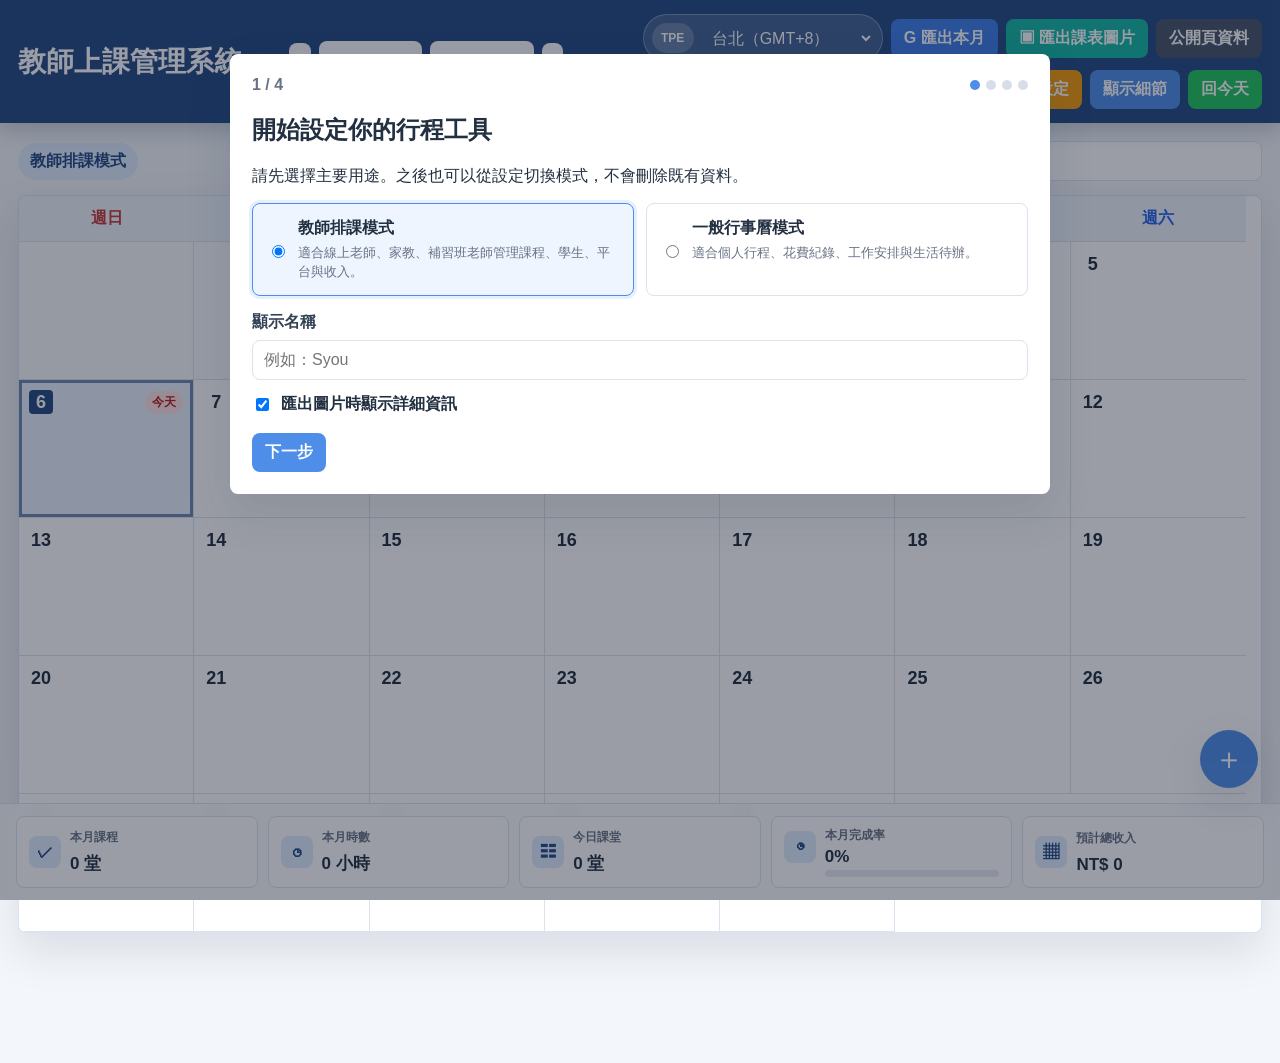
==== index.html @ 183040a2 "GMT" ====
<!DOCTYPE html>
<html lang="zh-TW">
<head>
    <meta charset="UTF-8">
    <meta name="viewport" content="width=device-width, initial-scale=1.0">
    <title>教師行程管理系統</title>
    <link rel="stylesheet" href="./style.css">
</head>
<body>
<header>
    <div class="header-container">
        <div class="brand" id="brandTitle">教師上課管理系統</div>

        <div class="selectors">
            <button id="prevMonthBtn" class="icon-btn" title="上個月">‹</button>
            <select id="yearSelect"></select>
            <select id="monthSelect"></select>
            <button id="nextMonthBtn" class="icon-btn" title="下個月">›</button>
        </div>

        <div class="header-actions">
            <div class="timezone-picker">
                <span id="timezoneFlag" class="timezone-flag">TPE</span>
                <select id="timezoneSelect"></select>
            </div>
            <button id="exportCalendarBtn" class="btn btn-export">G 匯出本月</button>
            <button id="exportImageBtn" class="btn btn-image">▣ 匯出課表圖片</button>
            <button id="exportPublicPageBtn" class="btn btn-public">公開頁資料</button>
            <button id="backupBtn" class="btn btn-backup">↓ 備份</button>
            <button id="importBackupBtn" class="btn btn-backup">↑ 匯入</button>
            <input type="file" id="importBackupInput" accept="application/json,.json" class="hidden">
            <button id="openSettingsBtn" class="btn btn-settings">⚙ 設定</button>
            <button id="showDayDetailBtn" class="btn btn-primary">顯示細節</button>
            <button id="backToToday" class="btn btn-today">回今天</button>
        </div>
    </div>
</header>

<main>
    <div class="toolbar">
        <div class="mode-pill" id="modePill">教師排課模式</div>
        <div class="search-box">
            <span>⌕</span>
            <input type="text" id="searchInput" placeholder="搜尋學生、平台或課程內容">
            <button id="clearSearchBtn" class="clear-search hidden">×</button>
        </div>
    </div>

    <div class="calendar-wrapper">
        <div class="weekdays">
            <div>週日</div><div>週一</div><div>週二</div><div>週三</div><div>週四</div><div>週五</div><div>週六</div>
        </div>
        <div id="calendarGrid" class="calendar-grid"></div>
    </div>
</main>

<footer id="statsFooter">
    <div class="footer-container">
        <div class="stat-card">
            <span class="stat-icon">✓</span>
            <span class="stat-label" id="monthCountLabel">本月課程</span>
            <strong><span id="monthCount">0</span> <span id="monthCountUnit">堂</span></strong>
        </div>
        <div class="stat-card">
            <span class="stat-icon">◷</span>
            <span class="stat-label" id="monthHoursLabel">本月時數</span>
            <strong><span id="monthHours">0</span> 小時</strong>
        </div>
        <div class="stat-card">
            <span class="stat-icon">☷</span>
            <span class="stat-label"><span id="selectedDateLabel">今日</span><span id="selectedDayLabel">待辦</span></span>
            <strong><span id="selectedDayCount">0</span> <span id="selectedDayUnit">堂</span></strong>
        </div>
        <div class="stat-card completion-stat">
            <span class="stat-icon">◔</span>
            <span class="stat-label">本月完成率</span>
            <strong id="monthCompletionRate">0%</strong>
            <div class="progress-bar"><div id="completionProgress" class="progress-fill"></div></div>
        </div>
        <div class="stat-card">
            <span class="stat-icon">▦</span>
            <span class="stat-label" id="moneyStatLabel">預計總收入</span>
            <strong><span id="currencyLabel">NT$</span> <span id="estimatedIncome">0</span></strong>
        </div>
    </div>
</footer>

<button id="mobileAddBtn" class="mobile-add-btn">＋</button>

<div id="toast" class="toast hidden">
    <button id="closeToastBtn" class="toast-close" type="button" title="關閉">×</button>
    <span id="toastText"></span>
    <button id="undoDeleteBtn" class="toast-action hidden">復原</button>
</div>

<div id="onboardingModal" class="modal onboarding-modal">
    <div class="modal-box onboarding-box">
        <div class="onboarding-progress">
            <span id="onboardingStepText">1 / 4</span>
            <div class="step-dots">
                <span class="step-dot active"></span><span class="step-dot"></span><span class="step-dot"></span><span class="step-dot"></span>
            </div>
        </div>

        <section class="onboarding-step active" data-step="1">
            <h2>開始設定你的行程工具</h2>
            <p>請先選擇主要用途。之後也可以從設定切換模式，不會刪除既有資料。</p>
            <div class="mode-choice">
                <label><input type="radio" name="setupAppMode" value="teacher" checked><span><strong>教師排課模式</strong><small>適合線上老師、家教、補習班老師管理課程、學生、平台與收入。</small></span></label>
                <label><input type="radio" name="setupAppMode" value="general"><span><strong>一般行事曆模式</strong><small>適合個人行程、花費紀錄、工作安排與生活待辦。</small></span></label>
            </div>
            <div class="form-item">
                <label>顯示名稱</label>
                <input type="text" id="setupTeacherName" placeholder="例如：Syou">
            </div>
            <label class="check-row">
                <input type="checkbox" id="setupShowTeacherName" checked>
                匯出圖片時顯示詳細資訊
            </label>
        </section>

        <section class="onboarding-step" data-step="2">
            <h2>設定時區</h2>
            <p>你可以使用預設時區，也可以自行新增國家／地點與 GMT 時差。</p>
            <div class="form-grid">
                <div class="form-item"><label>主要時區</label><select id="setupBaseTimezone"></select></div>
                <div class="form-item"><label>顯示時區</label><select id="setupDisplayTimezone"></select></div>
            </div>
            <div class="custom-timezone-box">
                <strong>新增自訂時區</strong>
                <div class="custom-timezone-grid">
                    <input type="text" id="setupCustomTimezoneName" placeholder="國家或地點，例如：韓國">
                    <select id="setupCustomTimezoneValue"></select>
                    <button id="setupAddTimezoneBtn" type="button" class="btn btn-primary">新增</button>
                </div>
            </div>
        </section>

        <section class="onboarding-step" data-step="3">
            <h2 id="setupListTitle">設定上課平台</h2>
            <p id="setupListHelp">前 10 個平台可以有不同顏色，第 11 個開始會統一灰色。</p>
            <div class="platform-input-row">
                <input type="text" id="setupPlatformInput" placeholder="輸入平台名稱">
                <button id="setupAddPlatformBtn" type="button" class="btn btn-primary">新增</button>
            </div>
            <div id="setupPlatformList" class="platform-list"></div>
        </section>

        <section class="onboarding-step" data-step="4">
            <h2>準備完成</h2>
            <p>確認後就可以開始使用。之後也能從右上角「設定」修改。</p>
            <div id="setupSummary" class="summary-card"></div>
        </section>

        <div class="onboarding-actions">
            <button id="setupPrevBtn" class="btn btn-cancel" type="button">上一步</button>
            <button id="setupNextBtn" class="btn btn-primary" type="button">下一步</button>
            <button id="setupFinishBtn" class="btn btn-today hidden" type="button">開始使用</button>
        </div>
    </div>
</div>

<div id="settingsModal" class="modal">
    <div class="modal-box settings-box slide-up">
        <button class="close" onclick="closeModal('settingsModal')">×</button>
        <h3>設定</h3>

        <div class="form-item">
            <label>使用模式</label>
            <select id="settingsAppMode">
                <option value="teacher">教師排課模式</option>
                <option value="general">一般行事曆模式</option>
            </select>
        </div>

        <div class="form-item"><label>顯示名稱</label><input type="text" id="settingsTeacherName"></div>
        <label class="check-row"><input type="checkbox" id="settingsShowTeacherName">匯出圖片時顯示詳細資訊</label>

        <div class="form-grid">
            <div class="form-item"><label>主要時區</label><select id="settingsBaseTimezone"></select></div>
            <div class="form-item"><label>顯示時區</label><select id="settingsDisplayTimezone"></select></div>
        </div>
        <small class="hint">主要時區是新增與儲存行程的基準。顯示時區和上方選單僅切換畫面顯示時間。</small><br/>

        <div class="custom-timezone-box">
            <strong>新增自訂時區</strong>
            <div class="custom-timezone-grid">
                <input type="text" id="settingsCustomTimezoneName" placeholder="國家或地點，例如：韓國">
                <select id="settingsCustomTimezoneValue"></select>
                <button id="settingsAddTimezoneBtn" type="button" class="btn btn-primary">新增</button>
            </div>
        </div>

        <div class="form-grid">
            <div class="form-item"><label>幣別</label><input type="text" id="settingsCurrency" placeholder="NT$"></div>
            <div class="form-item"><label>預設時間長度（分鐘）</label><input type="number" id="settingsDefaultDuration" min="1" max="240"></div>
        </div>

        <div class="form-item">
            <label id="settingsListLabel">上課平台與顏色</label>
            <div id="settingsPlatformList" class="platform-edit-list"></div>
            <div class="platform-input-row settings-add-row">
                <input type="text" id="settingsPlatformInput" placeholder="新增平台名稱">
                <button id="settingsAddPlatformBtn" type="button" class="btn btn-primary">新增</button>
            </div>
            <small class="hint">儲存時會檢查重複名稱。若改名，既有資料也會同步更新。</small>
        </div>

        <div class="form-btns settings-actions">
            <button id="settingsResetBtn" class="btn btn-del" type="button">初始化</button>
            <span class="settings-spacer"></span>
            <button id="saveSettingsBtn" class="btn btn-confirm" type="button">儲存設定</button>
            <button class="btn btn-cancel" type="button" onclick="closeModal('settingsModal')">取消</button>
        </div>
    </div>
</div>

<div id="resetConfirmModal" class="modal">
    <div class="modal-box mini bounce-in">
        <h3>確定要初始化嗎？</h3>
        <div class="delete-info-box">
            <p>初始化會清除目前所有資料與個人設定，並回到第一次使用設定畫面。</p>
            <p><strong>重製前會自動下載一份備份檔。</strong></p>
        </div>
        <div class="form-btns">
            <button id="confirmResetBtn" class="btn btn-del" type="button">確定初始化</button>
            <button class="btn btn-cancel" type="button" onclick="closeModal('resetConfirmModal')">取消</button>
        </div>
    </div>
</div>

<div id="detailModal" class="modal">
    <div class="modal-box fade-in">
        <button class="close" onclick="closeModal('detailModal')">×</button>
        <div class="modal-nav">
            <button class="nav-arrow" onclick="changeDate(-1)">‹</button>
            <h3 id="detailDateTitle">日期載入中...</h3>
            <button class="nav-arrow" onclick="changeDate(1)">›</button>
        </div>
        <div id="detailList" class="detail-scroll"></div>
    </div>
</div>

<div id="addModal" class="modal">
    <div class="modal-box slide-up">
        <button class="close" onclick="closeModal('addModal')">×</button>
        <div class="add-title" id="addModalDateTitle">新增排課</div>

        <form id="scheduleForm">
            <input type="hidden" id="editEventId">

            <div id="teacherFields">
                <div class="form-item">
                    <label>上課平台</label>
                    <div class="flex-input">
                        <select id="platformSelect"></select>
                        <input type="text" id="platformInput" class="hidden" placeholder="自訂平台">
                        <button type="button" class="tool-btn" onclick="toggleInput('platform')">自訂</button>
                    </div>
                </div>
                <div class="form-item"><label>費用</label><input type="number" id="courseFee" placeholder="請輸入金額（選填）"></div>
                <div class="form-item"><label>學生姓名（選填）</label><input type="text" id="studentName" placeholder="請輸入姓名"></div>
            </div>

            <div id="generalFields" class="hidden">
                <div class="form-item">
                    <label>分類（選填）</label>
                    <div class="flex-input">
                        <select id="categorySelect"></select>
                        <input type="text" id="categoryInput" class="hidden" placeholder="自訂分類">
                        <button type="button" class="tool-btn" onclick="toggleInput('category')">自訂</button>
                    </div>
                </div>
                <div class="form-grid">
                    <div class="form-item"><label>對象（選填）</label><input type="text" id="targetPerson" placeholder="例如：朋友、家人、客戶"></div>
                    <div class="form-item"><label>地點（選填）</label><input type="text" id="locationInput" placeholder="例如：台北車站、Zoom 連結"></div>
                </div>
                <div class="form-item">
                    <label>花費明細（選填）</label>
                    <div id="expenseList" class="expense-list"></div>
                    <button id="addExpenseBtn" class="btn btn-backup" type="button">＋ 新增花費項目</button>
                </div>
            </div>

            <div class="form-item">
                <label><span id="timeFieldLabel">時間範圍</span> <span id="modalTimezoneHint"></span></label>
                <div class="flex-input">
                    <div id="timeSelectGroup" class="flex-input time-group">
                        <select id="startTimeSelect"></select><span>～</span><select id="endTimeSelect"></select>
                    </div>
                    <div id="timeInputGroup" class="flex-input time-group hidden">
                        <input type="text" id="startTimeInput" placeholder="09:00"><span>～</span><input type="text" id="endTimeInput" placeholder="10:00">
                    </div>
                    <button type="button" class="tool-btn" onclick="toggleInput('time')">自訂</button>
                </div>
                <small id="generalTimeHint" class="hint hidden">一般模式可不填時間；若填寫時間，會檢查是否與既有行程衝突。</small>
            </div>

            <div class="form-item">
                <label>重複<span id="repeatText">排課</span></label>
                <select id="repeatSelect">
                    <option value="none">不重複</option>
                    <option value="custom">自訂重複日期</option>
                    <option value="dailyWeek">每天重複到本週日</option>
                    <option value="4">每週重複 4 次</option>
                    <option value="weekly8">每週重複 8 次</option>
                    <option value="month">每週重複到本月底</option>
                    <option value="nextMonth">每天重複到本月底（不含六日）</option>
                </select>
                <small id="customRepeatSummary" class="custom-repeat-summary hidden"></small>
                <small class="hint">編輯既有項目時不會套用重複設定。</small>
            </div>

            <div class="form-item">
                <label id="contentLabel">課程內容</label>
                <textarea id="courseContent" rows="3" placeholder="請輸入教材或進度..."></textarea>
            </div>
            <div id="generalNoteField" class="form-item hidden">
                <label>備註（選填）</label>
                <textarea id="noteInput" rows="3" placeholder="補充事項、注意事項或提醒..."></textarea>
            </div>

            <div class="form-btns">
                <button type="submit" class="btn btn-confirm">確認儲存</button>
                <button type="button" class="btn btn-cancel" onclick="closeModal('addModal')">取消</button>
            </div>
        </form>
    </div>
</div>

<div id="customRepeatModal" class="modal">
    <div class="modal-box fade-in">
        <button class="close" id="closeCustomRepeatBtn">×</button>
        <h3>選擇自訂重複日期</h3>
        <div class="custom-repeat-toolbar">
            <button type="button" class="icon-btn" id="customRepeatPrevMonthBtn">‹</button>
            <strong id="customRepeatMonthLabel"></strong>
            <button type="button" class="icon-btn" id="customRepeatNextMonthBtn">›</button>
        </div>
        <div class="custom-repeat-weekdays">
            <span>日</span><span>一</span><span>二</span><span>三</span><span>四</span><span>五</span><span>六</span>
        </div>
        <div class="custom-repeat-grid" id="customRepeatCalendar"></div>
        <div class="form-btns">
            <button type="button" class="btn btn-confirm" id="confirmCustomRepeatBtn">確定</button>
            <button type="button" class="btn btn-cancel" id="cancelCustomRepeatBtn">取消</button>
        </div>
    </div>
</div>

<div id="deleteModal" class="modal">
    <div class="modal-box mini bounce-in">
        <h4>確定要刪除這筆資料嗎？</h4>
        <div id="deleteTargetInfo" class="delete-info-box"></div>
        <div class="form-btns">
            <button id="confirmDelBtn" class="btn btn-del">刪除</button>
            <button onclick="closeModal('deleteModal')" class="btn btn-cancel">保留</button>
        </div>
    </div>
</div>

<div id="imagePreviewModal" class="modal">
    <div class="modal-box image-preview-box fade-in">
        <button class="close" onclick="closeModal('imagePreviewModal')">×</button>
        <h3 id="imagePreviewTitle">課表圖片預覽</h3>
        <div class="preview-scroll"><img id="schedulePreviewImage" alt="行程圖片預覽"></div>
        <div class="form-btns">
            <button id="downloadPreviewImageBtn" class="btn btn-image">↓ 下載圖片</button>
            <button type="button" class="btn btn-cancel" onclick="closeModal('imagePreviewModal')">取消</button>
        </div>
    </div>
</div>

<script src="./script.js"></script>
</body>
</html>
---- style.css ----
:root {
    --bg: #f3f6fa;
    --panel: #ffffff;
    --ink: #223041;
    --muted: #697386;
    --line: #dbe3ef;
    --primary: #4f8ee8;
    --primary-dark: #2f6fd0;
    --teacher-header: #254b84;
    --general-header: #0f766e;
    --green: #18b96f;
    --red: #ef5350;
    --amber: #f59e0b;
    --purple: #7657e9;
    --shadow: 0 18px 45px rgba(31, 48, 77, .12);
    --radius: 8px;
}

* { box-sizing: border-box; }

body {
    margin: 0;
    min-height: 100vh;
    color: var(--ink);
    background: var(--bg);
    font-family: "Microsoft JhengHei", "Noto Sans TC", Arial, sans-serif;
}

button, input, select, textarea { font: inherit; }
button { cursor: pointer; }
.hidden { display: none !important; }

header {
    position: sticky;
    top: 0;
    z-index: 20;
    color: #ffffff;
    background: var(--teacher-header);
    box-shadow: 0 6px 20px rgba(21, 42, 74, .22);
}

body.mode-general header { background: var(--general-header); }

.header-container {
    max-width: 1440px;
    margin: 0 auto;
    padding: 14px 18px;
    display: flex;
    align-items: center;
    gap: 14px;
    flex-wrap: wrap;
}

.brand {
    flex: 1 1 240px;
    min-width: 190px;
    font-weight: 900;
    font-size: clamp(20px, 2.2vw, 30px);
    line-height: 1.2;
    word-break: break-word;
}

.selectors, .header-actions, .timezone-picker, .toolbar, .flex-input, .form-btns {
    display: flex;
    align-items: center;
    gap: 8px;
}

.selectors { flex: 0 0 auto; }

.header-actions {
    flex: 2 1 650px;
    justify-content: flex-end;
    flex-wrap: wrap;
}

select, input, textarea {
    width: 100%;
    border: 1px solid var(--line);
    border-radius: var(--radius);
    background: #ffffff;
    color: var(--ink);
    padding: 10px 11px;
    outline: none;
}

textarea {
    resize: vertical;
    min-height: 82px;
}

select:focus, input:focus, textarea:focus {
    border-color: var(--primary);
    box-shadow: 0 0 0 3px rgba(79, 142, 232, .16);
}

header select {
    min-height: 38px;
    border-color: rgba(255, 255, 255, .32);
    color: #0f172a;
    background: #ffffff;
}

.icon-btn, .btn, .tool-btn, .nav-arrow, .event-action, .close, .clear-search {
    border: 0;
    border-radius: var(--radius);
    transition: .18s ease;
}

.icon-btn {
    width: 38px;
    height: 38px;
    font-size: 28px;
    color: var(--teacher-header);
    background: #ffffff;
}

body.mode-general .icon-btn { color: var(--general-header); }

.btn {
    min-height: 38px;
    padding: 9px 13px;
    color: #ffffff;
    font-weight: 800;
    white-space: nowrap;
}

.btn-primary, .btn-confirm { background: var(--primary); }
.btn-primary:hover, .btn-confirm:hover { background: var(--primary-dark); }
.btn-export { background: #3f7ee8; }
.btn-image { background: #14b8a6; }
.btn-public { background: #475569; }
.btn-backup { background: var(--purple); }
.btn-settings { background: #f59e0b; color: #ffffff; }
.btn-today { background: #22c55e; }
.btn-cancel { background: #edf2f8; color: #334155; }
.btn-del { background: var(--red); }

.timezone-picker {
    padding: 4px 8px;
    border: 1px solid rgba(255, 255, 255, .28);
    border-radius: 999px;
    background: rgba(255, 255, 255, .14);
}

.timezone-picker select {
    width: 172px;
    border: 0;
    color: #ffffff;
    background: transparent;
    padding: 6px 24px 6px 6px;
    box-shadow: none;
}

.timezone-picker select option { color: #111827; }

.timezone-flag {
    display: inline-flex;
    min-width: 42px;
    height: 30px;
    align-items: center;
    justify-content: center;
    border-radius: 999px;
    background: rgba(255, 255, 255, .2);
    color: #ffffff;
    font-weight: 900;
    font-size: 12px;
}

main {
    max-width: 1440px;
    margin: 0 auto;
    padding: 18px;
    padding-bottom: 130px;
}

.toolbar {
    justify-content: space-between;
    flex-wrap: wrap;
    margin-bottom: 14px;
}

.mode-pill {
    padding: 8px 12px;
    border-radius: 999px;
    background: #e0ecff;
    color: var(--teacher-header);
    font-weight: 900;
}

body.mode-general .mode-pill {
    background: #ccfbf1;
    color: #115e59;
}

.search-box {
    flex: 1 1 320px;
    max-width: 520px;
    display: flex;
    align-items: center;
    gap: 8px;
    padding: 0 12px;
    border: 1px solid var(--line);
    border-radius: var(--radius);
    background: #ffffff;
}

.search-box input {
    border: 0;
    box-shadow: none;
    padding-left: 0;
}

.clear-search {
    width: 28px;
    height: 28px;
    background: #edf2f8;
    color: #475569;
    font-size: 18px;
}

.calendar-wrapper {
    overflow: auto;
    border: 1px solid var(--line);
    border-radius: var(--radius);
    background: #ffffff;
    box-shadow: var(--shadow);
    scrollbar-gutter: stable;
}

.weekdays, .calendar-grid {
    display: grid;
    grid-template-columns: repeat(7, minmax(0, 1fr));
}

.weekdays {
    background: #eef4fb;
    border-bottom: 1px solid var(--line);
}

.weekdays div {
    padding: 12px 6px;
    text-align: center;
    font-weight: 900;
}

.weekdays div:first-child { color: #c63737; }
.weekdays div:last-child { color: #2563eb; }

.day-cell {
    min-height: 138px;
    padding: 10px;
    border-right: 1px solid var(--line);
    border-bottom: 1px solid var(--line);
    background: #ffffff;
    position: relative;
}

.day-cell:nth-child(7n) { border-right: 0; }
.day-cell.empty { background: #f8fafc; }
.day-cell.is-today { background: #f7fbff; }
.day-cell.completed-day { background: #f7fff9; }
.day-cell.selected,
.day-cell.selected.is-today,
.day-cell.selected.completed-day {
    background: #e8f1ff;
    box-shadow: inset 0 0 0 3px rgba(37, 75, 132, .62);
    z-index: 1;
}

body.mode-general .day-cell.selected,
body.mode-general .day-cell.selected.is-today,
body.mode-general .day-cell.selected.completed-day {
    background: #dff4ed;
    box-shadow: inset 0 0 0 3px rgba(15, 118, 110, .62);
}

.day-num-row {
    display: flex;
    align-items: center;
    justify-content: space-between;
    margin-bottom: 7px;
}

.day-num {
    display: inline-flex;
    align-items: center;
    justify-content: center;
    min-width: 24px;
    height: 24px;
    border-radius: 4px;
    font-weight: 900;
    font-size: 18px;
}

.day-cell.selected .day-num {
    background: var(--teacher-header);
    color: #ffffff;
    padding: 0 5px;
}

body.mode-general .day-cell.selected .day-num {
    background: var(--general-header);
}

.today-badge {
    padding: 3px 7px;
    border-radius: 999px;
    background: #fee2e2;
    color: #b91c1c;
    font-size: 12px;
    font-weight: 900;
}

.event-list-mini {
    display: grid;
    gap: 6px;
}

.event-tag-item {
    min-height: 30px;
    display: flex;
    align-items: flex-start;
    justify-content: space-between;
    gap: 6px;
    padding: 6px 6px 6px 8px;
    border-radius: 7px;
    font-size: 12px;
    font-weight: 900;
    line-height: 1.25;
    text-shadow: 0 1px 1px rgba(0, 0, 0, .18);
}

.event-tag-item span {
    min-width: 0;
    flex: 1 1 auto;
    overflow-wrap: anywhere;
    word-break: break-word;
    white-space: normal;
}

.event-tag-actions {
    display: flex;
    gap: 3px;
    flex: 0 0 auto;
    align-self: flex-start;
}

.event-action {
    width: 22px;
    height: 22px;
    color: inherit;
    background: rgba(255, 255, 255, .24);
}

.completed-event {
    opacity: .62;
    text-decoration: line-through;
}

.no-match-text {
    color: #94a3b8;
    font-size: 12px;
    padding-top: 5px;
}

footer {
    position: fixed;
    left: 0;
    right: 0;
    bottom: 0;
    z-index: 15;
    padding: 12px 16px;
    background: rgba(248, 250, 252, .94);
    border-top: 1px solid var(--line);
    backdrop-filter: blur(10px);
    transition: transform .22s ease;
}

footer.collapsed {
    transform: translateY(calc(100% - 1px));
}

.footer-container {
    max-width: 1440px;
    margin: 0 auto;
    display: grid;
    grid-template-columns: repeat(5, minmax(150px, 1fr));
    gap: 10px;
}

.stat-card {
    min-width: 0;
    display: grid;
    grid-template-columns: auto 1fr;
    align-items: center;
    column-gap: 9px;
    row-gap: 3px;
    padding: 10px 12px;
    border: 1px solid var(--line);
    border-radius: var(--radius);
    background: #ffffff;
}

.stat-icon {
    grid-row: span 2;
    width: 32px;
    height: 32px;
    display: inline-flex;
    align-items: center;
    justify-content: center;
    border-radius: 8px;
    background: #e0ecff;
    color: var(--teacher-header);
    font-weight: 900;
}

body.mode-general .stat-icon {
    background: #ccfbf1;
    color: #115e59;
}

.stat-label {
    color: var(--muted);
    font-size: 12px;
    font-weight: 800;
}

.stat-card strong {
    min-width: 0;
    overflow: hidden;
    text-overflow: ellipsis;
    white-space: nowrap;
    font-size: 17px;
}

.progress-bar {
    grid-column: 2;
    height: 7px;
    border-radius: 999px;
    background: #e5eaf2;
    overflow: hidden;
}

.progress-fill {
    height: 100%;
    width: 0;
    border-radius: inherit;
    background: linear-gradient(90deg, #22c55e, #4f8ee8);
}

body.mode-general .progress-fill {
    background: linear-gradient(90deg, #14b8a6, #0f766e);
}

.mobile-add-btn {
    position: fixed;
    right: 22px;
    bottom: 112px;
    z-index: 18;
    width: 58px;
    height: 58px;
    border: 0;
    border-radius: 50%;
    background: var(--primary);
    color: #ffffff;
    box-shadow: var(--shadow);
    font-size: 30px;
}

body.mode-general .mobile-add-btn { background: var(--general-header); }

body.footer-collapsed main {
    padding-bottom: 72px;
}

body.footer-collapsed .mobile-add-btn {
    bottom: 30px;
}

.modal {
    display: none;
    position: fixed;
    inset: 0;
    z-index: 50;
    padding: 18px;
    overflow: auto;
    background: rgba(15, 23, 42, .42);
}

.modal-box {
    width: min(680px, 100%);
    margin: 36px auto;
    padding: 22px;
    border-radius: var(--radius);
    background: #ffffff;
    box-shadow: var(--shadow);
    position: relative;
}

.settings-box, .onboarding-box { width: min(820px, 100%); }
.mini { width: min(440px, 100%); }
.image-preview-box { width: min(1100px, 100%); }

.close {
    position: absolute;
    top: 12px;
    right: 12px;
    width: 34px;
    height: 34px;
    background: #edf2f8;
    color: #334155;
    font-size: 22px;
}

.form-item { margin: 14px 0; }

.form-item label {
    display: block;
    margin-bottom: 7px;
    color: #334155;
    font-weight: 900;
}

#modalTimezoneHint {
    margin-left: 6px;
    color: #dc2626;
    font-weight: 900;
}

.form-grid {
    display: grid;
    grid-template-columns: repeat(2, minmax(0, 1fr));
    gap: 12px;
}

.tool-btn {
    flex: 0 0 auto;
    min-height: 39px;
    padding: 8px 10px;
    background: #edf2f8;
    color: #334155;
    font-weight: 900;
}

.time-group { flex: 1 1 auto; }

.hint {
    display: block;
    color: var(--muted);
    margin-top: 6px;
    line-height: 1.5;
}

.custom-repeat-summary {
    color: #dc2626;
    display: block;
    font-size: 13px;
    line-height: 1.6;
    margin-top: 6px;
}

.custom-repeat-toolbar {
    align-items: center;
    display: flex;
    justify-content: space-between;
    margin: 16px 0 10px;
}

.custom-repeat-weekdays,
.custom-repeat-grid {
    display: grid;
    grid-template-columns: repeat(7, minmax(0, 1fr));
}

.custom-repeat-weekdays span {
    background: #eef4fb;
    border: 1px solid #d8e2ee;
    color: #334155;
    font-weight: 700;
    padding: 8px 0;
    text-align: center;
}

.custom-repeat-day {
    aspect-ratio: 1;
    background: #ffffff;
    border: 1px solid #e2e8f0;
    color: #1e293b;
}

.custom-repeat-day.selected {
    background: #fee2e2;
    border-color: #dc2626;
    color: #b91c1c;
    font-weight: 700;
}

.check-row {
    display: flex;
    align-items: center;
    gap: 9px;
    margin: 12px 0;
    font-weight: 800;
}

.check-row input { width: auto; }

.onboarding-progress {
    display: flex;
    align-items: center;
    justify-content: space-between;
    margin-bottom: 18px;
    color: var(--muted);
    font-weight: 900;
}

.step-dots { display: flex; gap: 6px; }

.step-dot {
    width: 10px;
    height: 10px;
    border-radius: 50%;
    background: #d8dee9;
}

.step-dot.active { background: var(--primary); }
body.mode-general .step-dot.active { background: var(--general-header); }
.onboarding-step { display: none; }
.onboarding-step.active { display: block; }

.mode-choice {
    display: grid;
    grid-template-columns: repeat(2, minmax(0, 1fr));
    gap: 12px;
    margin: 16px 0;
}

.mode-choice label {
    display: flex;
    gap: 10px;
    padding: 14px;
    border: 1px solid var(--line);
    border-radius: var(--radius);
    cursor: pointer;
    transition: border-color .18s ease, box-shadow .18s ease, background .18s ease;
}

.mode-choice label:hover {
    border-color: rgba(79, 142, 232, .55);
    background: #f8fbff;
}

.mode-choice label:has(input:checked) {
    border-color: var(--primary);
    background: #eef5ff;
    box-shadow: 0 0 0 3px rgba(79, 142, 232, .14);
}

body.mode-general .mode-choice label:has(input:checked) {
    border-color: var(--general-header);
    background: #ecfdf5;
    box-shadow: 0 0 0 3px rgba(15, 118, 110, .13);
}

.mode-choice input {
    width: auto;
    margin-top: 4px;
}

.mode-choice small {
    display: block;
    margin-top: 4px;
    color: var(--muted);
    line-height: 1.45;
}

.onboarding-actions, .settings-actions {
    display: flex;
    align-items: center;
    gap: 8px;
    margin-top: 18px;
    flex-wrap: wrap;
}

.settings-spacer { flex: 1; }

.custom-timezone-box, .summary-card, .delete-info-box {
    padding: 14px;
    border: 1px solid var(--line);
    border-radius: var(--radius);
    background: #f8fafc;
}

.custom-timezone-grid, .platform-input-row {
    display: grid;
    grid-template-columns: minmax(0, 1fr) auto auto;
    gap: 8px;
    margin-top: 10px;
}

.settings-add-row {
    grid-template-columns: minmax(0, 1fr) auto;
}

.platform-list {
    display: flex;
    flex-wrap: wrap;
    gap: 8px;
    margin-top: 12px;
}

.platform-chip {
    display: inline-flex;
    align-items: center;
    gap: 7px;
    padding: 7px 9px;
    border-radius: 999px;
    background: var(--chip-color);
    color: var(--chip-text, #ffffff);
    font-weight: 900;
    border: 1px solid rgba(15, 23, 42, .08);
}

.platform-chip button {
    width: 22px;
    height: 22px;
    border: 0;
    border-radius: 50%;
    background: rgba(255, 255, 255, .3);
    color: inherit;
}

.platform-edit-list, .expense-list {
    display: grid;
    gap: 8px;
}

.platform-edit-row {
    display: grid;
    grid-template-columns: minmax(0, 1fr) 64px 64px;
    gap: 8px;
    align-items: center;
}

.platform-color-input {
    width: 64px;
    height: 38px;
    padding: 4px;
    border-radius: 8px;
    background: #ffffff;
}

.expense-row {
    display: grid;
    grid-template-columns: minmax(0, 1fr) 130px auto;
    gap: 8px;
    align-items: center;
}

.modal-nav {
    display: flex;
    align-items: center;
    justify-content: center;
    gap: 12px;
}

.nav-arrow {
    width: 38px;
    height: 38px;
    background: #edf2f8;
    color: #334155;
    font-size: 26px;
}

.detail-scroll {
    max-height: 62vh;
    overflow: auto;
    display: grid;
    gap: 10px;
    margin-top: 12px;
}

.detail-event {
    padding: 14px;
    border: 1px solid var(--line);
    border-left: 5px solid var(--primary);
    border-radius: var(--radius);
    background: #ffffff;
}

body.mode-general .detail-event { border-left-color: var(--general-header); }
.detail-event.completed { opacity: .68; background: #f8fafc; }

.detail-actions {
    float: right;
    display: flex;
    gap: 6px;
}

.detail-action {
    border: 0;
    border-radius: 6px;
    padding: 5px 8px;
    color: #ffffff;
    font-weight: 900;
}

.detail-action.edit { background: var(--primary); }
.detail-action.delete { background: var(--red); }

.preview-scroll {
    max-height: 70vh;
    overflow: auto;
    border: 1px solid var(--line);
    border-radius: var(--radius);
    background: #f8fafc;
}

.preview-scroll img {
    display: block;
    max-width: 100%;
    margin: 0 auto;
}

.toast {
    position: fixed;
    right: 18px;
    bottom: 110px;
    z-index: 70;
    display: flex;
    align-items: center;
    gap: 10px;
    max-width: 360px;
    padding: 18px 34px 14px 14px;
    border-radius: var(--radius);
    background: #0f172a;
    color: #ffffff;
    box-shadow: var(--shadow);
}

.toast-close {
    position: absolute;
    top: 6px;
    right: 7px;
    width: 22px;
    height: 22px;
    border: 0;
    border-radius: 50%;
    background: transparent;
    color: rgba(255, 255, 255, .82);
    font-size: 18px;
    line-height: 1;
    cursor: pointer;
}

.toast-close:hover {
    background: rgba(255, 255, 255, .14);
    color: #ffffff;
}

.toast-action {
    border: 0;
    border-radius: 6px;
    padding: 6px 9px;
    color: #0f172a;
    background: #ffffff;
    font-weight: 900;
}

.fade-in { animation: fadeIn .18s ease; }
.slide-up { animation: slideUp .2s ease; }
.bounce-in { animation: bounceIn .2s ease; }

@keyframes fadeIn { from { opacity: 0; } to { opacity: 1; } }
@keyframes slideUp { from { transform: translateY(16px); opacity: 0; } to { transform: translateY(0); opacity: 1; } }
@keyframes bounceIn { from { transform: scale(.96); opacity: 0; } to { transform: scale(1); opacity: 1; } }

@media (max-width: 1024px) {
    .footer-container { grid-template-columns: repeat(3, minmax(150px, 1fr)); }
    main { padding-bottom: 190px; }
    .mobile-add-btn { bottom: 172px; }
    body.footer-collapsed main { padding-bottom: 72px; }
    body.footer-collapsed .mobile-add-btn { bottom: 30px; }
    .brand { flex-basis: 100%; }
    .selectors { order: 2; }
    .header-actions { order: 3; flex-basis: 100%; justify-content: flex-start; }
}

@media (max-width: 760px) {
    .header-container { align-items: stretch; }
    .selectors, .header-actions { width: 100%; justify-content: flex-start; }
    .header-actions .btn, .timezone-picker { flex: 1 1 calc(50% - 8px); }
    .timezone-picker select { width: 100%; }
    .calendar-wrapper { border-radius: 0; margin-inline: -10px; }
    .weekdays, .calendar-grid { min-width: 760px; }
    .weekdays div { font-size: 12px; padding: 9px 2px; }
    .day-cell { min-height: 104px; padding: 6px; }
    .event-tag-item { font-size: 11px; padding: 5px; }
    .event-tag-actions { display: none; }
    .footer-container { grid-template-columns: repeat(2, minmax(0, 1fr)); }
    main { padding: 12px 10px 245px; }
    footer { padding: 9px; }
    .mobile-add-btn { right: 16px; bottom: 226px; }
    body.footer-collapsed main { padding-bottom: 72px; }
    body.footer-collapsed .mobile-add-btn { bottom: 30px; }
    .modal { padding: 10px; }
    .modal-box { margin: 16px auto; padding: 18px; }
    .close { top: 8px; right: 8px; }
    .settings-actions .btn, .onboarding-actions .btn, .form-btns .btn {
        flex: 1 1 auto;
    }
    .form-grid, .mode-choice, .custom-timezone-grid, .platform-input-row, .platform-edit-row, .expense-row {
        grid-template-columns: 1fr;
    }
    .platform-color-input { width: 100%; }
    .flex-input { align-items: stretch; flex-wrap: wrap; }
}

@media (max-width: 520px) {
    .footer-container { grid-template-columns: 1fr; }
    main { padding-bottom: 375px; }
    .mobile-add-btn { bottom: 354px; }
    body.footer-collapsed main { padding-bottom: 72px; }
    body.footer-collapsed .mobile-add-btn { bottom: 30px; }
    .stat-card { grid-template-columns: auto 1fr; }
    .header-actions .btn, .timezone-picker { flex-basis: 100%; }
    .selectors {
        display: grid;
        grid-template-columns: 38px 1fr 1fr 38px;
    }
    .toast {
        left: 10px;
        right: 10px;
        bottom: 92px;
        max-width: none;
    }
}
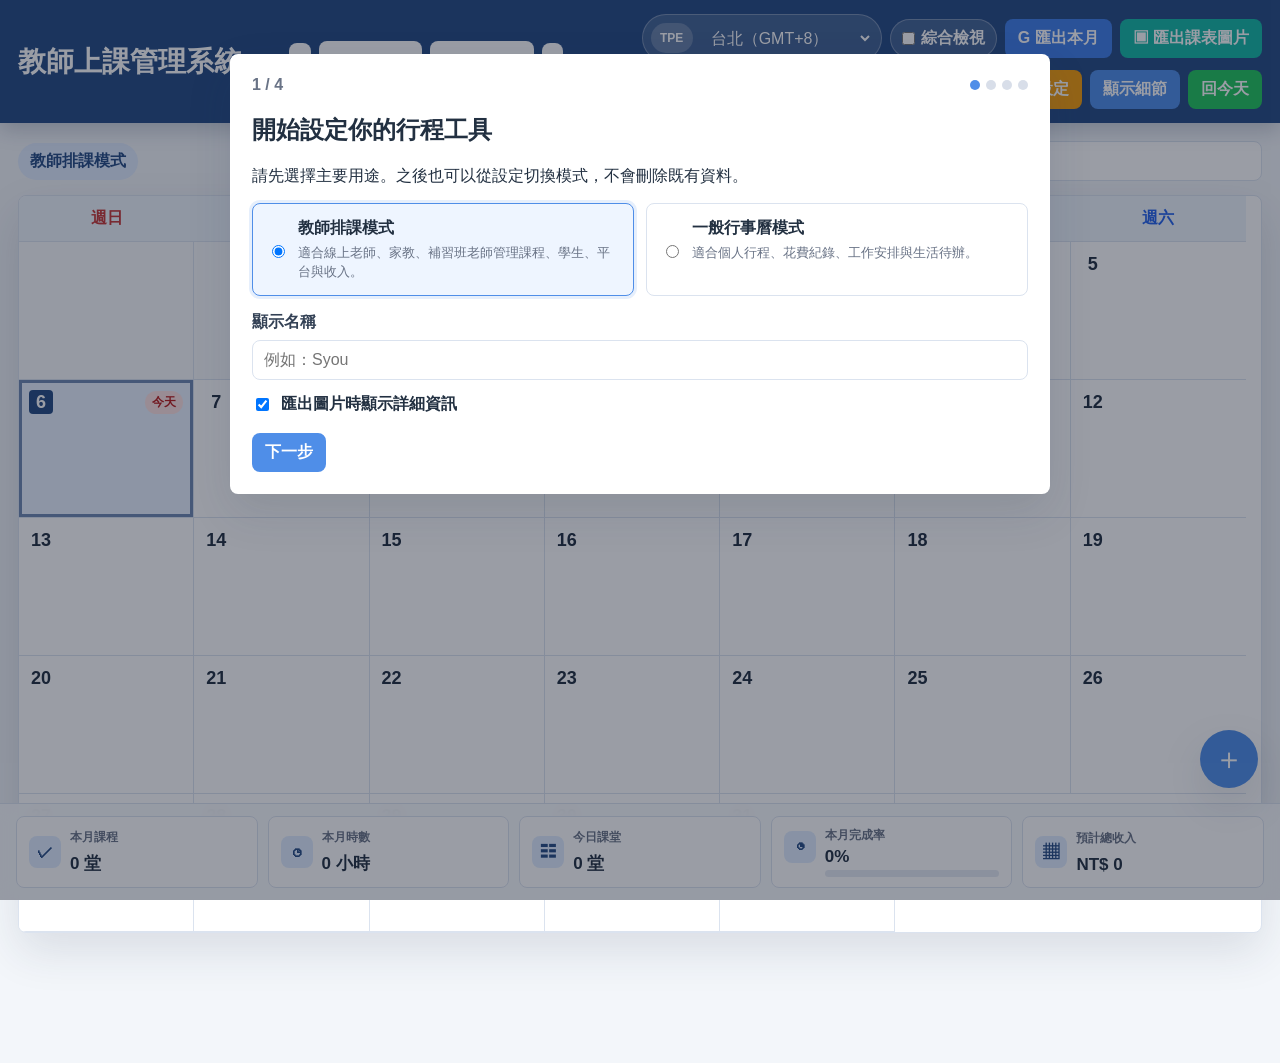
==== commit 17f3ccfe: "CheckBox" ====
--- a/index.html
+++ b/index.html
@@ -23,6 +23,7 @@
                 <span id="timezoneFlag" class="timezone-flag">TPE</span>
                 <select id="timezoneSelect"></select>
             </div>
+            <label class="combined-toggle"><input type="checkbox" id="combinedViewToggle">綜合檢視</label>
             <button id="exportCalendarBtn" class="btn btn-export">G 匯出本月</button>
             <button id="exportImageBtn" class="btn btn-image">▣ 匯出課表圖片</button>
             <button id="exportPublicPageBtn" class="btn btn-public">公開頁資料</button>
@@ -83,6 +84,7 @@
             <strong><span id="currencyLabel">NT$</span> <span id="estimatedIncome">0</span></strong>
         </div>
     </div>
+    <div id="combinedFooterMessage" class="combined-footer-message hidden">此模式僅供檢視。</div>
 </footer>
 
 <button id="mobileAddBtn" class="mobile-add-btn">＋</button>
@@ -173,8 +175,10 @@
             </select>
         </div>
 
+        <label class="check-row"><input type="checkbox" id="settingsShowTeacherName">匯出圖片時顯示詳細資訊</label>
+
+        <div id="settingsEditableFields">
         <div class="form-item"><label>顯示名稱</label><input type="text" id="settingsTeacherName"></div>
-        <label class="check-row"><input type="checkbox" id="settingsShowTeacherName">匯出圖片時顯示詳細資訊</label>
 
         <div class="form-grid">
             <div class="form-item"><label>主要時區</label><select id="settingsBaseTimezone"></select></div>
@@ -203,7 +207,8 @@
                 <input type="text" id="settingsPlatformInput" placeholder="新增平台名稱">
                 <button id="settingsAddPlatformBtn" type="button" class="btn btn-primary">新增</button>
             </div>
-            <small class="hint">儲存時會檢查重複名稱。若改名，既有資料也會同步更新。</small>
+            <small id="settingsItemHint" class="hint">平台或分類不能有相同名稱。<br>修改既有名稱後，先前建立的課程或行程也會自動套用新名稱。</small>
+        </div>
         </div>
 
         <div class="form-btns settings-actions">
--- a/style.css
+++ b/style.css
@@ -8,6 +8,7 @@
     --primary-dark: #2f6fd0;
     --teacher-header: #254b84;
     --general-header: #0f766e;
+    --combined-header: #475569;
     --green: #18b96f;
     --red: #ef5350;
     --amber: #f59e0b;
@@ -40,6 +41,7 @@
 }
 
 body.mode-general header { background: var(--general-header); }
+body.mode-combined header { background: var(--combined-header); }
 
 .header-container {
     max-width: 1440px;
@@ -116,6 +118,7 @@
 }
 
 body.mode-general .icon-btn { color: var(--general-header); }
+body.mode-combined .icon-btn { color: var(--combined-header); }
 
 .btn {
     min-height: 38px;
@@ -143,6 +146,26 @@
     background: rgba(255, 255, 255, .14);
 }
 
+.combined-toggle {
+    min-height: 38px;
+    display: inline-flex;
+    align-items: center;
+    gap: 6px;
+    padding: 8px 11px;
+    border: 1px solid rgba(255, 255, 255, .28);
+    border-radius: 999px;
+    background: rgba(255, 255, 255, .14);
+    color: #ffffff;
+    font-weight: 900;
+    white-space: nowrap;
+}
+
+.combined-toggle input {
+    width: auto;
+    margin: 0;
+    accent-color: #ffffff;
+}
+
 .timezone-picker select {
     width: 172px;
     border: 0;
@@ -191,6 +214,11 @@
 body.mode-general .mode-pill {
     background: #ccfbf1;
     color: #115e59;
+}
+
+body.mode-combined .mode-pill {
+    background: #e2e8f0;
+    color: #334155;
 }
 
 .search-box {
@@ -387,6 +415,15 @@
     display: grid;
     grid-template-columns: repeat(5, minmax(150px, 1fr));
     gap: 10px;
+}
+
+.combined-footer-message {
+    max-width: 1440px;
+    margin: 0 auto;
+    padding: 14px 12px;
+    color: #475569;
+    text-align: center;
+    font-weight: 900;
 }
 
 .stat-card {
@@ -499,6 +536,30 @@
 }
 
 .settings-box, .onboarding-box { width: min(820px, 100%); }
+
+#settingsEditableFields {
+    transition: opacity .18s ease, filter .18s ease;
+}
+
+#settingsEditableFields.settings-readonly {
+    opacity: .46;
+    filter: grayscale(.45);
+}
+
+#settingsEditableFields.settings-readonly input,
+#settingsEditableFields.settings-readonly select,
+#settingsEditableFields.settings-readonly button {
+    cursor: not-allowed;
+}
+
+.settings-combined-note {
+    padding: 14px;
+    border: 1px dashed #94a3b8;
+    border-radius: var(--radius);
+    background: #f8fafc;
+    color: #475569;
+    line-height: 1.65;
+}
 .mini { width: min(440px, 100%); }
 .image-preview-box { width: min(1100px, 100%); }
 
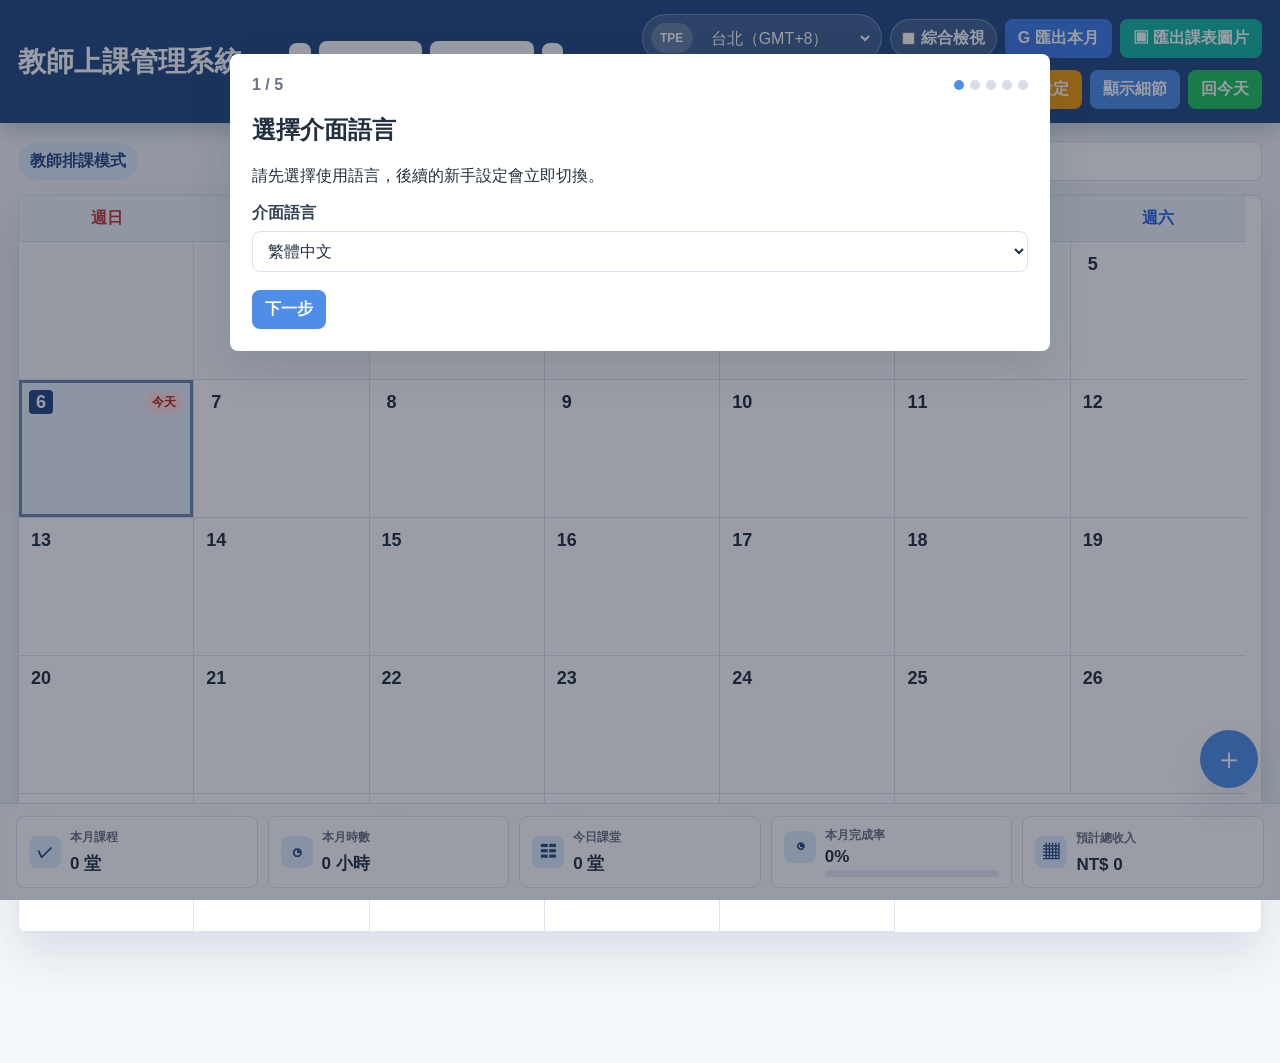
==== commit 9d16f52d: "LANG" ====
--- a/index.html
+++ b/index.html
@@ -98,13 +98,26 @@
 <div id="onboardingModal" class="modal onboarding-modal">
     <div class="modal-box onboarding-box">
         <div class="onboarding-progress">
-            <span id="onboardingStepText">1 / 4</span>
+            <span id="onboardingStepText">1 / 5</span>
             <div class="step-dots">
-                <span class="step-dot active"></span><span class="step-dot"></span><span class="step-dot"></span><span class="step-dot"></span>
+                <span class="step-dot active"></span><span class="step-dot"></span><span class="step-dot"></span><span class="step-dot"></span><span class="step-dot"></span>
             </div>
         </div>
 
         <section class="onboarding-step active" data-step="1">
+            <h2 data-i18n="chooseLanguageTitle">選擇介面語言</h2>
+            <p data-i18n="chooseLanguageHelp">請先選擇使用語言，後續的新手設定會立即切換。</p>
+            <div class="form-item">
+                <label data-i18n="interfaceLanguage">介面語言</label>
+                <select id="setupLanguage">
+                    <option value="zh-TW">繁體中文</option>
+                    <option value="ja">日本語</option>
+                    <option value="en">English</option>
+                </select>
+            </div>
+        </section>
+
+        <section class="onboarding-step" data-step="2">
             <h2>開始設定你的行程工具</h2>
             <p>請先選擇主要用途。之後也可以從設定切換模式，不會刪除既有資料。</p>
             <div class="mode-choice">
@@ -121,7 +134,7 @@
             </label>
         </section>
 
-        <section class="onboarding-step" data-step="2">
+        <section class="onboarding-step" data-step="3">
             <h2>設定時區</h2>
             <p>你可以使用預設時區，也可以自行新增國家／地點與 GMT 時差。</p>
             <div class="form-grid">
@@ -138,7 +151,7 @@
             </div>
         </section>
 
-        <section class="onboarding-step" data-step="3">
+        <section class="onboarding-step" data-step="4">
             <h2 id="setupListTitle">設定上課平台</h2>
             <p id="setupListHelp">前 10 個平台可以有不同顏色，第 11 個開始會統一灰色。</p>
             <div class="platform-input-row">
@@ -148,7 +161,7 @@
             <div id="setupPlatformList" class="platform-list"></div>
         </section>
 
-        <section class="onboarding-step" data-step="4">
+        <section class="onboarding-step" data-step="5">
             <h2>準備完成</h2>
             <p>確認後就可以開始使用。之後也能從右上角「設定」修改。</p>
             <div id="setupSummary" class="summary-card"></div>
@@ -172,6 +185,15 @@
             <select id="settingsAppMode">
                 <option value="teacher">教師排課模式</option>
                 <option value="general">一般行事曆模式</option>
+            </select>
+        </div>
+
+        <div class="form-item">
+            <label data-i18n="interfaceLanguage">介面語言</label>
+            <select id="settingsLanguage">
+                <option value="zh-TW">繁體中文</option>
+                <option value="ja">日本語</option>
+                <option value="en">English</option>
             </select>
         </div>
 
@@ -376,6 +398,7 @@
     </div>
 </div>
 
+<script src="./i18n.js"></script>
 <script src="./script.js"></script>
 </body>
 </html>
--- a/style.css
+++ b/style.css
@@ -357,6 +357,36 @@
     font-weight: 900;
     line-height: 1.25;
     text-shadow: 0 1px 1px rgba(0, 0, 0, .18);
+    cursor: pointer;
+}
+
+.event-tag-item.selected-event {
+    outline: 3px solid rgba(15, 23, 42, .72);
+    outline-offset: 2px;
+}
+
+.event-tag-item.drag-source {
+    opacity: .45;
+}
+
+.event-drag-ghost {
+    position: fixed;
+    z-index: 3000;
+    width: 190px;
+    max-width: calc(100vw - 24px);
+    pointer-events: none;
+    box-shadow: 0 10px 24px rgba(15, 23, 42, .28);
+    opacity: .94;
+}
+
+.day-cell.drop-target {
+    box-shadow: inset 0 0 0 4px #22c55e;
+    background: #f0fdf4;
+}
+
+.day-cell.drop-target.drop-conflict {
+    box-shadow: inset 0 0 0 4px #dc2626;
+    background: #fef2f2;
 }
 
 .event-tag-item span {
